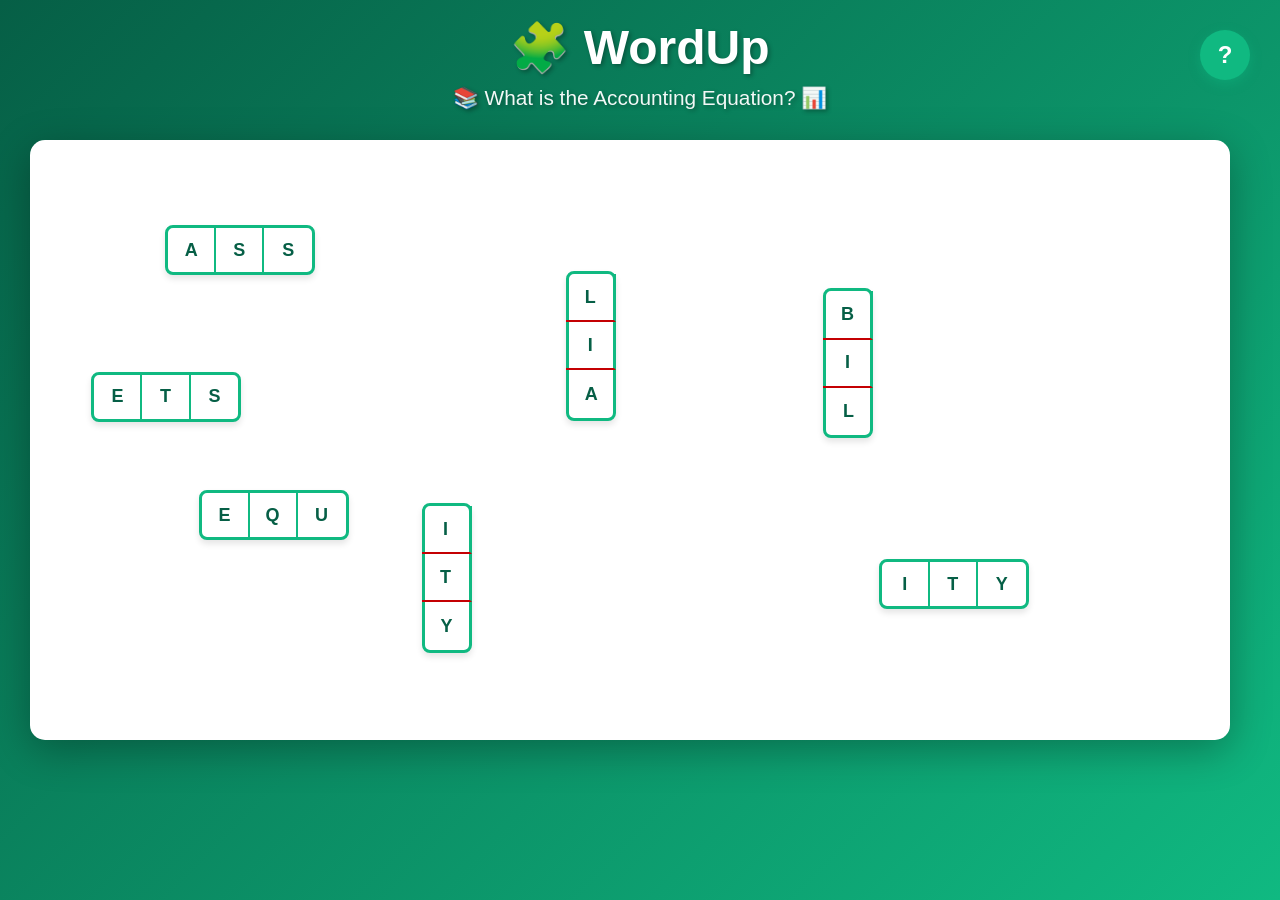
==== accounting-equation/index.html @ c683c3ba "AccountsGamesSnapping Improved Snapping fixed" ====
<!DOCTYPE html>
<html lang="en">
<head>
    <script async src="https://www.googletagmanager.com/gtag/js?id=G-D6CE3JE34J"></script>
    <script>
        window.dataLayer = window.dataLayer || [];
        function gtag(){dataLayer.push(arguments);}
        gtag('js', new Date());
        gtag('config', 'G-D6CE3JE34J');
        gtag('event', 'puzzle_started', {'puzzle_name': 'Accounting Equation', 'category': 'Financial Accounting', 'difficulty': 'Beginner'});
    </script>
    <meta charset="UTF-8">
    <meta name="viewport" content="width=device-width, initial-scale=1.0">
    <title>Accounting Equation - WordUp</title>
    <link rel="stylesheet" href="style.css">
</head>
<body>
    <header>
        <h1>🧩 WordUp</h1>
        <p id="puzzle-description">Loading puzzle...</p>
    </header>
    <main>
        <div id="game-area"></div>
    </main>
    <div id="victory-modal" class="modal">
        <div class="modal-content">
            <button id="close-victory" class="close-btn">×</button>
            <h2>🎉 Congratulations!</h2>
            <p class="victory-message">You've completed the puzzle!</p>
            <div id="facts-container">
                <h3>Did you know?</h3>
                <ul id="facts-list"></ul>
            </div>
            <button id="new-puzzle-btn" class="btn-primary">Hope you enjoyed! Visit tomorrow for a new puzzle 🎮</button>
        </div>
    </div>
    <aside class="instructions" id="instructions-panel">
        <div>
            <button id="close-instructions" class="close-btn">×</button>
            <h3>How to Play</h3>
            <ol>
                <li>Drag word fragments to position them</li>
                <li>Connect fragments to form complete words</li>
                <li>Completed words turn green and lock</li>
                <li>Find all words to win!</li>
            </ol>
        </div>
    </aside>
    <button id="help-btn" class="help-btn" title="How to play">?</button>
    <audio id="success-sound" preload="auto">
        <source src="success.mp3" type="audio/mpeg">
    </audio>
    <script src="script.js"></script>
</body>
</html>
---- accounting-equation/style.css ----
/* ===================================
   WORDUP - ACCOUNTING THEME (GREEN)
   =================================== */

/* Reset & Base Styles */
* {
    margin: 0;
    padding: 0;
    box-sizing: border-box;
}

body {
    font-family: -apple-system, BlinkMacSystemFont, 'Segoe UI', Roboto, Oxygen, Ubuntu, Cantarell, sans-serif;
    background: linear-gradient(135deg, #065f46 0%, #10b981 100%);
    min-height: 100vh;
    padding: 20px;
    color: #333;
    margin: 0;
}

/* Mobile: Remove padding, fill viewport */
@media (max-width: 768px) {
    body {
        padding: 5px;
        min-height: 100vh;
        display: flex;
        flex-direction: column;
    }
}

/* Header Styles */
header {
    text-align: center;
    color: white;
    margin-bottom: 30px;
    text-shadow: 2px 2px 4px rgba(0, 0, 0, 0.3);
}

header h1 {
    font-size: 3em;
    margin-bottom: 10px;
    font-weight: 700;
}

#puzzle-description {
    font-size: 1.3em;
    opacity: 0.95;
    font-weight: 300;
}

/* Mobile: Compact header */
@media (max-width: 768px) {
    header {
        margin-bottom: 10px;
        padding: 8px;
    }
    
    header h1 {
        font-size: 1.6em;
        margin-bottom: 3px;
    }
    
    #puzzle-description {
        font-size: 0.8em;
        line-height: 1.2;
    }
}

@media (max-width: 480px) {
    header {
        margin-bottom: 8px;
        padding: 5px;
    }
    
    header h1 {
        font-size: 1.4em;
        margin-bottom: 2px;
    }
    
    #puzzle-description {
        font-size: 0.75em;
    }
}

/* Main Game Container */
main {
    max-width: 1400px;
    margin: 0 auto;
    display: flex;
    justify-content: center;
}

/* Mobile: Make main grow to fill space */
@media (max-width: 768px) {
    main {
        flex: 1;
        display: flex;
        align-items: stretch;
        padding: 0;
        margin: 0;
    }
}

/* Game Area - Single Play Space */
#game-area {
    position: relative;
    width: 100%;
    max-width: 1200px;
    height: 700px;
    background: white;
    border-radius: 15px;
    box-shadow: 0 10px 40px rgba(0, 0, 0, 0.3);
    overflow: hidden;
    margin-right: 80px;
}

/* Mobile Responsive Game Area */
@media (max-width: 1400px) {
    #game-area {
        margin-right: 20px;
        height: 600px;
    }
}

@media (max-width: 768px) {
    #game-area {
        width: 100%;
        height: 100%;
        min-height: calc(100vh - 120px);
        margin: 0;
        border-radius: 10px;
        flex: 1;
    }
}

@media (max-width: 480px) {
    #game-area {
        min-height: calc(100vh - 100px);
    }
}

/* Word Piece Styles - GREEN THEME */
.piece {
    position: absolute;
    background: white;
    border: 3px solid #10b981;
    border-radius: 8px;
    cursor: grab;
    user-select: none;
    display: flex;
    align-items: center;
    justify-content: center;
    font-weight: 700;
    font-size: 18px;
    color: #065f46;
    transition: all 0.2s ease, left 0.3s ease, top 0.3s ease;
    box-shadow: 0 4px 6px rgba(0, 0, 0, 0.1);
    z-index: 1;
    padding: 0;
    touch-action: none;
}

/* Mobile: Smaller cells and fonts */
@media (max-width: 768px) {
    .piece {
        font-size: 13px;
        border-width: 2px;
        border-radius: 6px;
    }
    
    .piece > div {
        border-right-width: 1.5px;
    }
}

@media (max-width: 480px) {
    .piece {
        font-size: 11px;
        border-width: 1.5px;
        border-radius: 5px;
    }
    
    .piece > div {
        border-right-width: 1.5px;
    }
}

/* Individual letter cells within pieces */
.piece > div {
    border-right: 2px solid #10b981;
}

.piece > div:last-child {
    border-right: none;
}

.piece:hover {
    transform: scale(1.05);
    box-shadow: 0 6px 12px rgba(0, 0, 0, 0.15);
    z-index: 2;
}

.piece:active,
.piece.dragging {
    cursor: grabbing;
    transform: scale(1.08);
    z-index: 100;
    box-shadow: 0 8px 16px rgba(0, 0, 0, 0.2);
}

/* Completed word styles - GREEN */
.piece.completed {
    background: #d1fae5;
    border-color: #059669;
    color: #065f46;
    pointer-events: none;
}

.piece.completed > div {
    border-right-color: #059669;
}

.piece.locked {
    cursor: default;
}

/* Help Button - GREEN THEME */
.help-btn {
    position: fixed;
    top: 30px;
    right: 30px;
    width: 50px;
    height: 50px;
    border-radius: 50%;
    background: #10b981;
    color: white;
    border: none;
    font-size: 24px;
    font-weight: 700;
    cursor: pointer;
    box-shadow: 0 4px 12px rgba(16, 185, 129, 0.4);
    z-index: 1000;
    display: flex;
    align-items: center;
    justify-content: center;
    transition: all 0.3s ease;
}

.help-btn:hover {
    transform: scale(1.1);
    background: #059669;
    box-shadow: 0 6px 16px rgba(16, 185, 129, 0.5);
}

.help-btn:active {
    transform: scale(0.95);
}

@media (max-width: 768px) {
    .help-btn {
        top: 20px;
        right: 20px;
        width: 45px;
        height: 45px;
        font-size: 20px;
    }
}

/* Instructions Panel */
.instructions {
    position: fixed;
    top: 0;
    left: 0;
    right: 0;
    bottom: 0;
    background: rgba(0, 0, 0, 0.8);
    display: none;
    align-items: center;
    justify-content: center;
    z-index: 2000;
    padding: 20px;
}

.instructions.show {
    display: flex;
}

.instructions > div {
    background: white;
    border-radius: 20px;
    padding: 40px;
    max-width: 500px;
    width: 100%;
    position: relative;
    box-shadow: 0 20px 60px rgba(0, 0, 0, 0.3);
}

.instructions h3 {
    color: #065f46;
    font-size: 2em;
    margin-bottom: 20px;
    text-align: center;
}

.instructions ol {
    margin-left: 20px;
    color: #333;
    padding-left: 20px;
}

.instructions li {
    margin: 15px 0;
    font-size: 1.1em;
    line-height: 1.6;
    color: #333;
}

@media (max-width: 768px) {
    .instructions > div {
        padding: 30px 20px;
        max-width: 90%;
    }
    
    .instructions h3 {
        font-size: 1.6em;
        margin-bottom: 15px;
    }
    
    .instructions li {
        font-size: 1em;
        margin: 12px 0;
    }
}

@media (max-width: 480px) {
    .instructions > div {
        padding: 25px 15px;
    }
    
    .instructions h3 {
        font-size: 1.4em;
    }
    
    .instructions li {
        font-size: 0.95em;
        margin: 10px 0;
    }
}

/* Victory Modal - GREEN THEME */
.modal {
    position: fixed;
    top: 0;
    left: 0;
    right: 0;
    bottom: 0;
    background: rgba(0, 0, 0, 0.8);
    display: none;
    align-items: center;
    justify-content: center;
    z-index: 3000;
    padding: 20px;
}

.modal.show {
    display: flex;
}

.modal-content {
    background: white;
    border-radius: 20px;
    padding: 40px;
    max-width: 600px;
    width: 100%;
    max-height: 90vh;
    overflow-y: auto;
    position: relative;
    box-shadow: 0 20px 60px rgba(0, 0, 0, 0.3);
}

.modal-content h2 {
    color: #065f46;
    font-size: 2.5em;
    margin-bottom: 20px;
    text-align: center;
}

.victory-message {
    text-align: center;
    font-size: 1.3em;
    color: #666;
    margin-bottom: 30px;
}

#facts-container {
    margin: 30px 0;
}

#facts-container h3 {
    color: #065f46;
    font-size: 1.8em;
    margin-bottom: 20px;
    text-align: center;
}

#facts-list {
    list-style: none;
    padding: 0;
}

#facts-list li {
    background: #f0fdf4;
    padding: 20px;
    margin: 15px 0;
    border-radius: 10px;
    border-left: 4px solid #10b981;
    line-height: 1.6;
}

#facts-list strong {
    color: #065f46;
    font-size: 1.1em;
}

.btn-primary {
    background: #10b981;
    color: white;
    border: none;
    padding: 15px 40px;
    font-size: 1.2em;
    font-weight: 600;
    border-radius: 50px;
    cursor: pointer;
    display: block;
    width: 100%;
    margin-top: 20px;
    transition: all 0.3s ease;
    box-shadow: 0 4px 12px rgba(16, 185, 129, 0.3);
}

.btn-primary:hover {
    background: #059669;
    transform: translateY(-2px);
    box-shadow: 0 6px 16px rgba(16, 185, 129, 0.4);
}

.btn-primary:active {
    transform: translateY(0);
}

.close-btn {
    position: absolute;
    top: 15px;
    right: 15px;
    background: none;
    border: none;
    font-size: 2em;
    color: #999;
    cursor: pointer;
    width: 40px;
    height: 40px;
    border-radius: 50%;
    display: flex;
    align-items: center;
    justify-content: center;
    transition: all 0.2s ease;
}

.close-btn:hover {
    background: #f3f4f6;
    color: #065f46;
}

/* Mobile optimizations for modal */
@media (max-width: 768px) {
    .modal-content {
        padding: 25px 20px;
        max-height: 90vh;
    }
    
    .modal-content h2 {
        font-size: 1.8em;
    }
    
    #facts-container h3 {
        font-size: 1.4em;
    }
    
    #facts-list li {
        padding: 15px;
        font-size: 0.9em;
    }
}

@media (max-width: 480px) {
    .modal-content {
        padding: 20px 15px;
    }
    
    .modal-content h2 {
        font-size: 1.5em;
    }
    
    .btn-primary {
        font-size: 1em;
        padding: 12px 30px;
    }
}
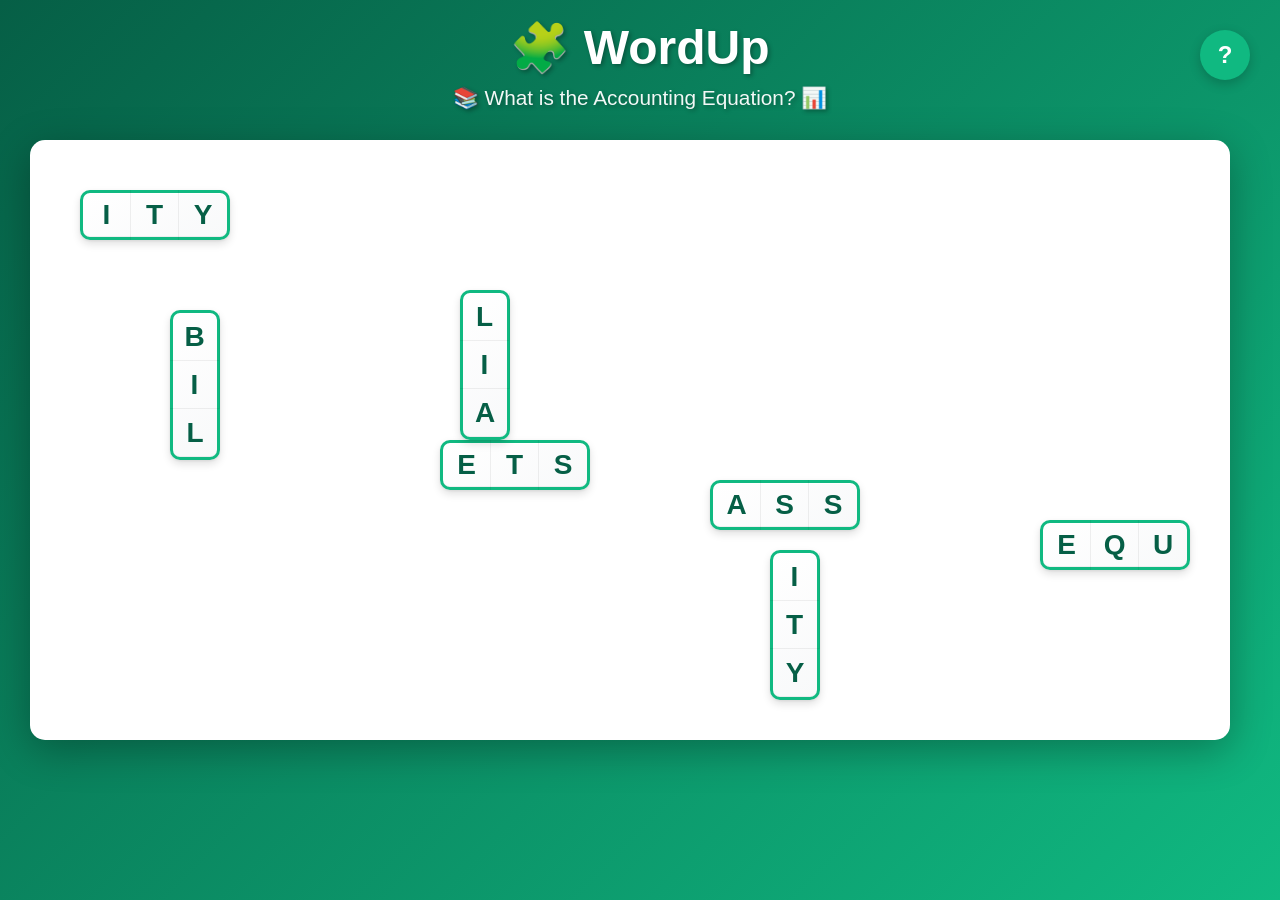
==== commit ba01b99b: "Merge pull request #1 from hypzz/main General fixes and beautification" ====
--- a/accounting-equation/index.html
+++ b/accounting-equation/index.html
@@ -1,18 +1,20 @@
 <!DOCTYPE html>
 <html lang="en">
 <head>
+    <!-- Google Analytics -->
     <script async src="https://www.googletagmanager.com/gtag/js?id=G-D6CE3JE34J"></script>
     <script>
         window.dataLayer = window.dataLayer || [];
         function gtag(){dataLayer.push(arguments);}
         gtag('js', new Date());
         gtag('config', 'G-D6CE3JE34J');
-        gtag('event', 'puzzle_started', {'puzzle_name': 'Accounting Equation', 'category': 'Financial Accounting', 'difficulty': 'Beginner'});
     </script>
     <meta charset="UTF-8">
     <meta name="viewport" content="width=device-width, initial-scale=1.0">
     <title>Accounting Equation - WordUp</title>
-    <link rel="stylesheet" href="style.css">
+
+    <!-- Shared CSS with theme variables -->
+    <link rel="stylesheet" href="../shared/styles.css">
 </head>
 <body>
     <header>
@@ -48,8 +50,10 @@
     </aside>
     <button id="help-btn" class="help-btn" title="How to play">?</button>
     <audio id="success-sound" preload="auto">
-        <source src="success.mp3" type="audio/mpeg">
+        <source src="../shared/sounds/success.mp3" type="audio/mpeg">
     </audio>
-    <script src="script.js"></script>
+
+    <!-- Shared game engine -->
+    <script src="../shared/core.js"></script>
 </body>
 </html>
--- a/shared/styles.css
+++ b/shared/styles.css
@@ -0,0 +1,741 @@
+/* ===================================
+   WORDUP - SHARED STYLES
+   Version: 2.0 (Refactored with CSS Variables)
+   Safari 11.1+ Compatible
+   =================================== */
+
+/* CSS Custom Properties (Supported since Safari 9.1) */
+/* These will be overridden by puzzle-specific theme injection */
+:root {
+    --primary-color: #3b82f6;
+    --primary-dark: #1e3a8a;
+    --primary-hover: #2563eb;
+    --gradient-start: #1e3a8a;
+    --gradient-end: #3b82f6;
+    --piece-bg: white;
+    --completed-bg: #dbeafe;
+    --completed-border: #2563eb;
+    --text-dark: #1e40af;
+    --cell-divider: rgba(0, 0, 0, 0.06);
+    --cell-divider-completed: rgba(0, 0, 0, 0.1);
+}
+
+/* Reset & Base Styles */
+* {
+    margin: 0;
+    padding: 0;
+    box-sizing: border-box;
+}
+
+body {
+    font-family: -apple-system, BlinkMacSystemFont, 'Segoe UI', Roboto, Oxygen, Ubuntu, Cantarell, sans-serif;
+    background: linear-gradient(135deg, var(--gradient-start) 0%, var(--gradient-end) 100%);
+    min-height: 100vh;
+    padding: 20px;
+    color: #333;
+    margin: 0;
+}
+
+/* Mobile: Remove padding, fill viewport */
+@media (max-width: 768px) {
+    body {
+        padding: 5px;
+        min-height: 100vh;
+        display: flex;
+        flex-direction: column;
+    }
+}
+
+/* Header Styles */
+header {
+    text-align: center;
+    color: white;
+    margin-bottom: 30px;
+    text-shadow: 2px 2px 4px rgba(0, 0, 0, 0.3);
+}
+
+header h1 {
+    font-size: 3em;
+    margin-bottom: 10px;
+    font-weight: 700;
+}
+
+#puzzle-description {
+    font-size: 1.3em;
+    opacity: 0.95;
+    font-weight: 300;
+}
+
+/* Mobile: Compact header */
+@media (max-width: 768px) {
+    header {
+        margin-bottom: 10px;
+        padding: 8px;
+    }
+
+    header h1 {
+        font-size: 1.9em;
+        margin-bottom: 3px;
+    }
+
+    #puzzle-description {
+        font-size: 0.95em;
+        line-height: 1.2;
+    }
+}
+
+@media (max-width: 480px) {
+    header {
+        margin-bottom: 8px;
+        padding: 5px;
+    }
+
+    header h1 {
+        font-size: 1.7em;
+        margin-bottom: 2px;
+    }
+
+    #puzzle-description {
+        font-size: 0.9em;
+    }
+
+    body {
+        padding: 3px;
+    }
+
+    #game-area {
+        min-height: calc(100vh - 100px);
+    }
+}
+
+/* Main Game Container */
+main {
+    max-width: 1400px;
+    margin: 0 auto;
+    display: flex;
+    justify-content: center;
+}
+
+/* Mobile: Make main grow to fill space */
+@media (max-width: 768px) {
+    main {
+        flex: 1;
+        display: flex;
+        align-items: stretch;
+        padding: 0;
+        margin: 0;
+    }
+}
+
+/* Game Area - Single Play Space */
+#game-area {
+    position: relative;
+    width: 100%;
+    max-width: 1200px;
+    height: 700px;
+    background: white;
+    border-radius: 15px;
+    box-shadow: 0 10px 40px rgba(0, 0, 0, 0.3);
+    overflow: hidden;
+    margin-right: 80px;
+}
+
+/* Mobile Responsive Game Area */
+@media (max-width: 1400px) {
+    #game-area {
+        margin-right: 20px;
+        height: 600px;
+    }
+}
+
+@media (max-width: 768px) {
+    #game-area {
+        width: 100%;
+        height: 100%;
+        min-height: calc(100vh - 120px);
+        margin: 0;
+        border-radius: 10px;
+        flex: 1;
+    }
+}
+
+@media (max-width: 480px) {
+    #game-area {
+        min-height: calc(100vh - 100px);
+    }
+}
+
+/* Word Piece Styles - Using CSS Variables */
+.piece {
+    position: absolute;
+    background: linear-gradient(145deg, #ffffff 0%, #f8f9fa 100%);
+    border: 3px solid var(--primary-color);
+    border-radius: 10px;
+    cursor: grab;
+    user-select: none;
+    display: flex;
+    align-items: center;
+    justify-content: center;
+    font-weight: 700;
+    font-size: 28px;
+    color: var(--text-dark);
+    transition: all 0.3s cubic-bezier(0.34, 1.56, 0.64, 1), left 0.3s ease, top 0.3s ease;
+    box-shadow:
+        0 1px 3px rgba(0, 0, 0, 0.08),
+        0 4px 8px rgba(0, 0, 0, 0.12),
+        inset 0 1px 0 rgba(255, 255, 255, 0.9),
+        inset 0 -1px 0 rgba(0, 0, 0, 0.05);
+    z-index: 1;
+    padding: 0;
+    touch-action: none;
+    animation: idle-float 3s ease-in-out infinite;
+    will-change: transform;
+}
+
+/* Mobile: Smaller cells and fonts */
+@media (max-width: 768px) {
+    .piece {
+        font-size: 24px;
+        border-width: 2px;
+        border-radius: 6px;
+    }
+
+    .piece > div {
+        border-right-width: 1.5px;
+    }
+}
+
+@media (max-width: 480px) {
+    .piece {
+        font-size: 22px;
+        border-width: 1.5px;
+        border-radius: 5px;
+    }
+
+    .piece > div {
+        border-right-width: 1.5px;
+    }
+}
+
+/* Individual letter cells within pieces */
+.piece > div {
+    border-right: 1px solid var(--cell-divider);
+    border-bottom: 1px solid var(--cell-divider);
+}
+
+.piece > div:last-child {
+    border-right: none;
+    border-bottom: none;
+}
+
+/* Remove bottom border for horizontal pieces */
+.piece:not([style*="flex-direction: column"]) > div {
+    border-bottom: none;
+}
+
+.piece:hover {
+    transform: scale(1.08) translateY(-2px);
+    box-shadow:
+        0 2px 6px rgba(0, 0, 0, 0.1),
+        0 8px 20px rgba(0, 0, 0, 0.18),
+        0 0 20px rgba(var(--primary-rgb, 59, 130, 246), 0.3),
+        inset 0 1px 0 rgba(255, 255, 255, 0.9),
+        inset 0 -1px 0 rgba(0, 0, 0, 0.05);
+    z-index: 2;
+    animation: none;
+}
+
+.piece:active,
+.piece.dragging {
+    cursor: grabbing;
+    transform: scale(1.12) rotate(2deg);
+    z-index: 100;
+    box-shadow:
+        0 4px 10px rgba(0, 0, 0, 0.15),
+        0 12px 30px rgba(0, 0, 0, 0.25),
+        0 0 30px rgba(var(--primary-rgb, 59, 130, 246), 0.4),
+        inset 0 1px 0 rgba(255, 255, 255, 0.95);
+    animation: wobble 0.3s ease-in-out;
+}
+
+/* Completed word styles */
+.piece.completed {
+    background: linear-gradient(145deg, var(--completed-bg) 0%, #bfdbfe 100%);
+    border-color: var(--completed-border);
+    color: var(--text-dark);
+    pointer-events: none;
+    animation: word-complete-pulse 0.6s cubic-bezier(0.34, 1.56, 0.64, 1),
+               completed-glow 2s ease-in-out infinite;
+    box-shadow:
+        0 2px 8px rgba(37, 99, 235, 0.3),
+        0 0 20px rgba(37, 99, 235, 0.2),
+        inset 0 1px 0 rgba(255, 255, 255, 0.9);
+}
+
+.piece.completed > div {
+    border-right-color: var(--cell-divider-completed);
+    border-bottom-color: var(--cell-divider-completed);
+}
+
+.piece.locked {
+    cursor: default;
+}
+
+/* Help Button */
+.help-btn {
+    position: fixed;
+    top: 30px;
+    right: 30px;
+    width: 50px;
+    height: 50px;
+    border-radius: 50%;
+    background: var(--primary-color);
+    color: white;
+    border: none;
+    font-size: 24px;
+    font-weight: 700;
+    cursor: pointer;
+    box-shadow: 0 4px 12px rgba(0, 0, 0, 0.2);
+    z-index: 1000;
+    display: flex;
+    align-items: center;
+    justify-content: center;
+    transition: all 0.3s ease;
+}
+
+.help-btn:hover {
+    transform: scale(1.1);
+    background: var(--primary-hover);
+    box-shadow: 0 6px 16px rgba(0, 0, 0, 0.3);
+}
+
+.help-btn:active {
+    transform: scale(0.95);
+}
+
+@media (max-width: 768px) {
+    .help-btn {
+        top: 20px;
+        right: 20px;
+        width: 45px;
+        height: 45px;
+        font-size: 20px;
+    }
+}
+
+/* Instructions Panel */
+.instructions {
+    position: fixed;
+    top: 0;
+    left: 0;
+    right: 0;
+    bottom: 0;
+    background: rgba(0, 0, 0, 0.8);
+    display: none;
+    align-items: center;
+    justify-content: center;
+    z-index: 2000;
+    padding: 20px;
+}
+
+.instructions.show {
+    display: flex;
+}
+
+.instructions > div {
+    background: white;
+    border-radius: 20px;
+    padding: 40px;
+    max-width: 500px;
+    width: 100%;
+    position: relative;
+    box-shadow: 0 20px 60px rgba(0, 0, 0, 0.3);
+}
+
+.instructions h3 {
+    color: var(--text-dark);
+    font-size: 2em;
+    margin-bottom: 20px;
+    text-align: center;
+}
+
+.instructions ol {
+    margin-left: 20px;
+    color: #333;
+    padding-left: 20px;
+}
+
+.instructions li {
+    margin: 15px 0;
+    font-size: 1.1em;
+    line-height: 1.6;
+    color: #333;
+}
+
+@media (max-width: 768px) {
+    .instructions > div {
+        padding: 30px 20px;
+        max-width: 90%;
+    }
+
+    .instructions h3 {
+        font-size: 1.6em;
+        margin-bottom: 15px;
+    }
+
+    .instructions li {
+        font-size: 1em;
+        margin: 12px 0;
+    }
+}
+
+@media (max-width: 480px) {
+    .instructions > div {
+        padding: 25px 15px;
+    }
+
+    .instructions h3 {
+        font-size: 1.4em;
+    }
+
+    .instructions li {
+        font-size: 0.95em;
+        margin: 10px 0;
+    }
+}
+
+/* Victory Modal */
+.modal {
+    position: fixed;
+    top: 0;
+    left: 0;
+    right: 0;
+    bottom: 0;
+    background: rgba(0, 0, 0, 0.8);
+    display: none;
+    align-items: center;
+    justify-content: center;
+    z-index: 3000;
+    padding: 20px;
+}
+
+.modal.show {
+    display: flex;
+}
+
+.modal-content {
+    background: white;
+    border-radius: 20px;
+    padding: 40px;
+    max-width: 600px;
+    width: 100%;
+    max-height: 90vh;
+    overflow-y: auto;
+    position: relative;
+    box-shadow: 0 20px 60px rgba(0, 0, 0, 0.3);
+}
+
+.modal-content h2 {
+    color: var(--text-dark);
+    font-size: 2.5em;
+    margin-bottom: 20px;
+    text-align: center;
+}
+
+.victory-message {
+    text-align: center;
+    font-size: 1.3em;
+    color: #666;
+    margin-bottom: 30px;
+}
+
+#facts-container {
+    margin: 30px 0;
+}
+
+#facts-container h3 {
+    color: var(--text-dark);
+    font-size: 1.8em;
+    margin-bottom: 20px;
+    text-align: center;
+}
+
+#facts-list {
+    list-style: none;
+    padding: 0;
+}
+
+#facts-list li {
+    background: var(--completed-bg);
+    padding: 20px;
+    margin: 15px 0;
+    border-radius: 10px;
+    border-left: 4px solid var(--primary-color);
+    line-height: 1.6;
+}
+
+#facts-list strong {
+    color: var(--text-dark);
+    font-size: 1.1em;
+}
+
+.btn-primary {
+    background: var(--primary-color);
+    color: white;
+    border: none;
+    padding: 15px 40px;
+    font-size: 1.2em;
+    font-weight: 600;
+    border-radius: 50px;
+    cursor: pointer;
+    display: block;
+    width: 100%;
+    margin-top: 20px;
+    transition: all 0.3s ease;
+    box-shadow: 0 4px 12px rgba(0, 0, 0, 0.2);
+}
+
+.btn-primary:hover {
+    background: var(--primary-hover);
+    transform: translateY(-2px);
+    box-shadow: 0 6px 16px rgba(0, 0, 0, 0.3);
+}
+
+.btn-primary:active {
+    transform: translateY(0);
+}
+
+.close-btn {
+    position: absolute;
+    top: 15px;
+    right: 15px;
+    background: none;
+    border: none;
+    font-size: 2em;
+    color: #999;
+    cursor: pointer;
+    width: 40px;
+    height: 40px;
+    border-radius: 50%;
+    display: flex;
+    align-items: center;
+    justify-content: center;
+    transition: all 0.2s ease;
+}
+
+.close-btn:hover {
+    background: #f3f4f6;
+    color: var(--text-dark);
+}
+
+/* Mobile optimizations for modal */
+@media (max-width: 768px) {
+    .modal-content {
+        padding: 25px 20px;
+        max-height: 90vh;
+    }
+
+    .modal-content h2 {
+        font-size: 1.8em;
+    }
+
+    #facts-container h3 {
+        font-size: 1.4em;
+    }
+
+    #facts-list li {
+        padding: 15px;
+        font-size: 0.9em;
+    }
+}
+
+@media (max-width: 480px) {
+    .modal-content {
+        padding: 20px 15px;
+    }
+
+    .modal-content h2 {
+        font-size: 1.5em;
+    }
+
+    .btn-primary {
+        font-size: 1em;
+        padding: 12px 30px;
+    }
+}
+
+/* Loading State */
+.loading {
+    display: flex;
+    align-items: center;
+    justify-content: center;
+    height: 100%;
+    font-size: 1.5em;
+    color: #666;
+}
+
+/* ===================================
+   ANIMATION KEYFRAMES
+   =================================== */
+
+/* Subtle floating animation for idle pieces */
+@keyframes idle-float {
+    0%, 100% {
+        transform: translateY(0px) rotate(0deg);
+    }
+    25% {
+        transform: translateY(-2px) rotate(0.3deg);
+    }
+    50% {
+        transform: translateY(0px) rotate(0deg);
+    }
+    75% {
+        transform: translateY(2px) rotate(-0.3deg);
+    }
+}
+
+/* Wobble effect when picking up pieces */
+@keyframes wobble {
+    0% { transform: scale(1.12) rotate(0deg); }
+    25% { transform: scale(1.12) rotate(3deg); }
+    50% { transform: scale(1.12) rotate(-2deg); }
+    75% { transform: scale(1.12) rotate(1deg); }
+    100% { transform: scale(1.12) rotate(0deg); }
+}
+
+/* Pulse animation for completed words */
+@keyframes word-complete-pulse {
+    0% {
+        transform: scale(1);
+    }
+    30% {
+        transform: scale(1.15);
+    }
+    50% {
+        transform: scale(0.98);
+    }
+    70% {
+        transform: scale(1.08);
+    }
+    100% {
+        transform: scale(1);
+    }
+}
+
+/* Subtle glow animation for completed words */
+@keyframes completed-glow {
+    0%, 100% {
+        filter: brightness(1);
+    }
+    50% {
+        filter: brightness(1.1);
+    }
+}
+
+/* Snap animation - magnetic pull effect */
+@keyframes snap-attract {
+    0% {
+        transform: scale(1);
+    }
+    50% {
+        transform: scale(1.05);
+    }
+    100% {
+        transform: scale(1);
+    }
+}
+
+/* Particle burst animation */
+@keyframes particle-burst {
+    0% {
+        transform: translate(0, 0) scale(1);
+        opacity: 1;
+    }
+    100% {
+        transform: translate(var(--tx), var(--ty)) scale(0);
+        opacity: 0;
+    }
+}
+
+/* Confetti fall animation */
+@keyframes confetti-fall {
+    0% {
+        transform: translateY(0) rotate(0deg);
+        opacity: 1;
+    }
+    100% {
+        transform: translateY(300px) rotate(360deg);
+        opacity: 0;
+    }
+}
+
+/* Ripple effect */
+@keyframes ripple {
+    0% {
+        transform: scale(0.5);
+        opacity: 0.8;
+    }
+    100% {
+        transform: scale(2.5);
+        opacity: 0;
+    }
+}
+
+/* Stagger the idle animation for different pieces */
+.piece:nth-child(2n) {
+    animation-delay: -0.5s;
+}
+
+.piece:nth-child(3n) {
+    animation-delay: -1s;
+}
+
+.piece:nth-child(4n) {
+    animation-delay: -1.5s;
+}
+
+.piece:nth-child(5n) {
+    animation-delay: -2s;
+}
+
+/* Disable idle animation for completed and dragging pieces */
+.piece.completed,
+.piece.dragging,
+.piece.locked {
+    animation: none;
+}
+
+/* Snapping animation */
+.piece.snapping {
+    animation: snap-attract 0.3s ease-out;
+}
+
+/* Particle effects container */
+.particle-container {
+    position: absolute;
+    pointer-events: none;
+    z-index: 9999;
+}
+
+.particle {
+    position: absolute;
+    width: 8px;
+    height: 8px;
+    border-radius: 50%;
+    animation: particle-burst 0.8s ease-out forwards;
+}
+
+.confetti {
+    position: absolute;
+    width: 10px;
+    height: 10px;
+    animation: confetti-fall 2s ease-out forwards;
+}
+
+.ripple-effect {
+    position: absolute;
+    border: 3px solid var(--primary-color);
+    border-radius: 50%;
+    animation: ripple 0.8s ease-out forwards;
+    pointer-events: none;
+}
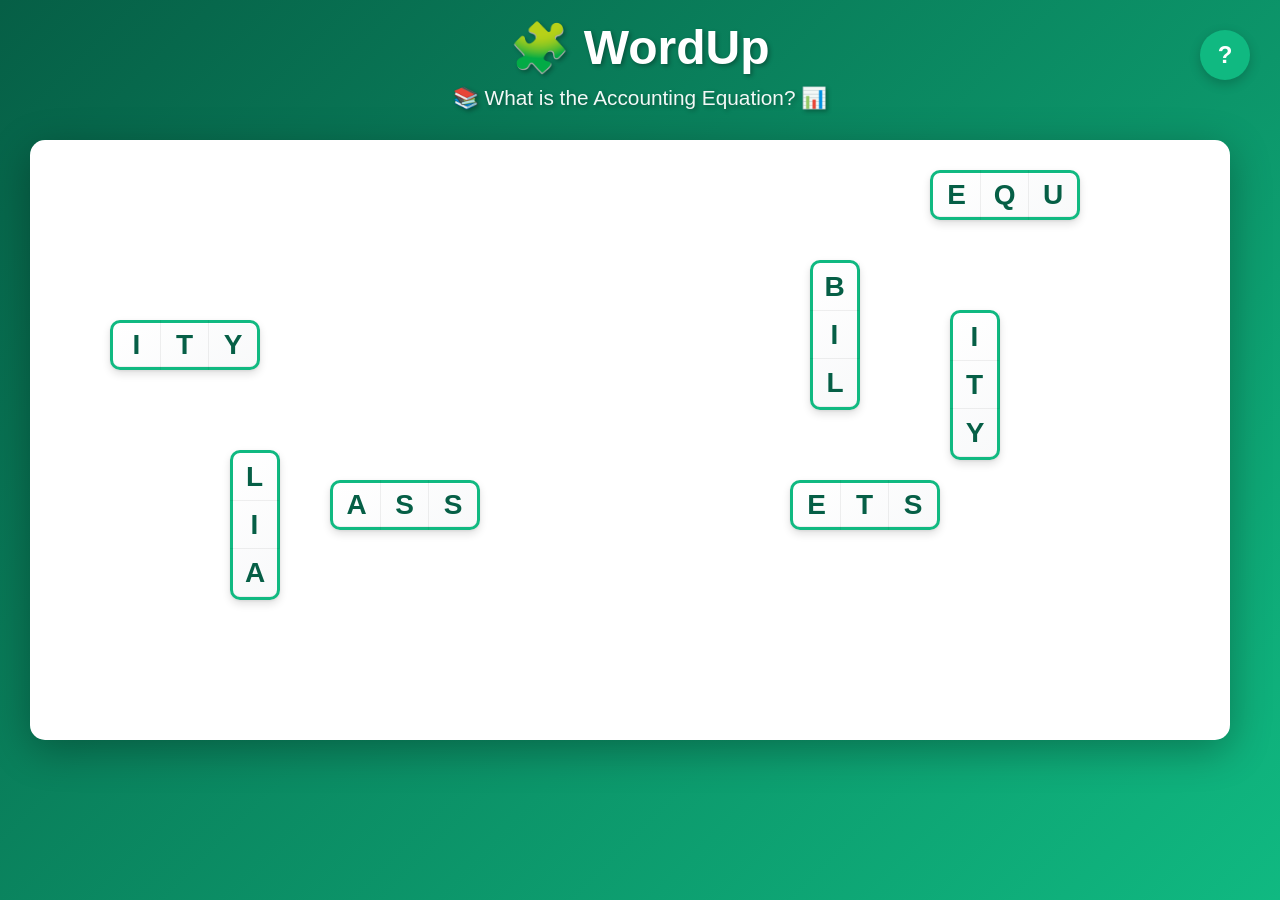
==== commit e3be0e7b: "9 changed files Batch update: Added dual CTA victory modals" ====
--- a/accounting-equation/index.html
+++ b/accounting-equation/index.html
@@ -1,29 +1,38 @@
 <!DOCTYPE html>
 <html lang="en">
 <head>
-    <!-- Google Analytics -->
     <script async src="https://www.googletagmanager.com/gtag/js?id=G-D6CE3JE34J"></script>
     <script>
         window.dataLayer = window.dataLayer || [];
         function gtag(){dataLayer.push(arguments);}
         gtag('js', new Date());
         gtag('config', 'G-D6CE3JE34J');
+        gtag('event', 'puzzle_started', {'puzzle_name': 'Accounting Equation', 'category': 'Financial Accounting'});
     </script>
     <meta charset="UTF-8">
     <meta name="viewport" content="width=device-width, initial-scale=1.0">
-    <title>Accounting Equation - WordUp</title>
-
-    <!-- Shared CSS with theme variables -->
+    <title>Accounting Equation - WordUp Accounting</title>
     <link rel="stylesheet" href="../shared/styles.css">
+    <style>
+        .button-group { display: flex; gap: 15px; margin-top: 20px; }
+        .button-group .btn-primary { flex: 1; }
+        .btn-secondary-cta {
+            flex: 1; background: linear-gradient(135deg, #8b5cf6 0%, #ec4899 100%);
+            color: white; border: none; padding: 15px 40px; font-size: 1.2em;
+            font-weight: 600; border-radius: 50px; cursor: pointer;
+            transition: all 0.3s ease; box-shadow: 0 4px 12px rgba(139, 92, 246, 0.3);
+            text-decoration: none; display: block; text-align: center;
+        }
+        .btn-secondary-cta:hover { transform: translateY(-2px); box-shadow: 0 6px 16px rgba(139, 92, 246, 0.4); }
+        @media (max-width: 768px) { .button-group { flex-direction: column; } }
+    </style>
 </head>
 <body>
     <header>
         <h1>🧩 WordUp</h1>
         <p id="puzzle-description">Loading puzzle...</p>
     </header>
-    <main>
-        <div id="game-area"></div>
-    </main>
+    <main><div id="game-area"></div></main>
     <div id="victory-modal" class="modal">
         <div class="modal-content">
             <button id="close-victory" class="close-btn">×</button>
@@ -33,7 +42,10 @@
                 <h3>Did you know?</h3>
                 <ul id="facts-list"></ul>
             </div>
-            <button id="new-puzzle-btn" class="btn-primary">Hope you enjoyed! Visit tomorrow for a new puzzle 🎮</button>
+            <div class="button-group">
+                <button id="new-puzzle-btn" class="btn-primary">🌅 Come Back Tomorrow</button>
+                <a href="../archive-accounting.html" class="btn-secondary-cta">🎮 Play More Puzzles</a>
+            </div>
         </div>
     </div>
     <aside class="instructions" id="instructions-panel">
@@ -52,8 +64,11 @@
     <audio id="success-sound" preload="auto">
         <source src="../shared/sounds/success.mp3" type="audio/mpeg">
     </audio>
-
-    <!-- Shared game engine -->
     <script src="../shared/core.js"></script>
+    <script>
+        document.getElementById('new-puzzle-btn').addEventListener('click', function() {
+            document.getElementById('victory-modal').classList.remove('show');
+        });
+    </script>
 </body>
 </html>
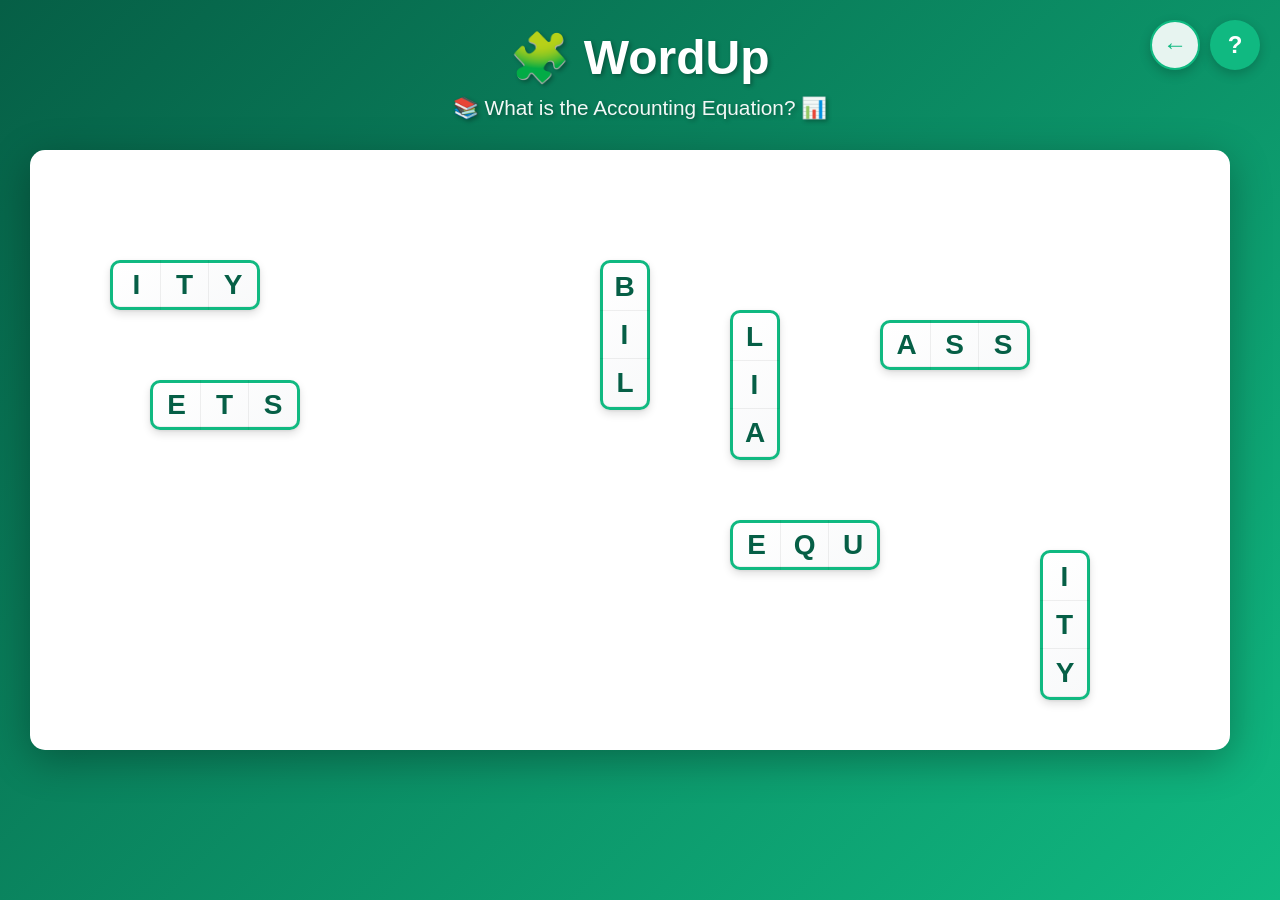
==== commit 5d9ed127: "Update docs to make testing optional; apply upstream merge changes - Updated README.md and CLAUDE.md" ====
--- a/accounting-equation/index.html
+++ b/accounting-equation/index.html
@@ -33,6 +33,7 @@
         <p id="puzzle-description">Loading puzzle...</p>
     </header>
     <main><div id="game-area"></div></main>
+    
     <div id="victory-modal" class="modal">
         <div class="modal-content">
             <button id="close-victory" class="close-btn">×</button>
@@ -43,8 +44,8 @@
                 <ul id="facts-list"></ul>
             </div>
             <div class="button-group">
-                <button id="new-puzzle-btn" class="btn-primary">🌅 Come Back Tomorrow</button>
-                <a href="../archive-accounting.html" class="btn-secondary-cta">🎮 Play More Puzzles</a>
+                <button id="come-back-btn" class="btn-primary">Come back tomorrow</button>
+                <a id="play-more-btn" class="btn-secondary-cta" href="../archive-accounting.html">🎮 Play more</a>
             </div>
         </div>
     </div>
@@ -65,10 +66,5 @@
         <source src="../shared/sounds/success.mp3" type="audio/mpeg">
     </audio>
     <script src="../shared/core.js"></script>
-    <script>
-        document.getElementById('new-puzzle-btn').addEventListener('click', function() {
-            document.getElementById('victory-modal').classList.remove('show');
-        });
-    </script>
-</body>
+    </body>
 </html>
--- a/shared/styles.css
+++ b/shared/styles.css
@@ -1,6 +1,7 @@
+
 /* ===================================
    WORDUP - SHARED STYLES
-   Version: 2.0 (Refactored with CSS Variables)
+   Version: 2.1 (Bug Fixes: Help Button + Back Navigation)
    Safari 11.1+ Compatible
    =================================== */
 
@@ -27,6 +28,29 @@
     box-sizing: border-box;
 }
 
+html, body {
+    position: fixed;
+    overflow: hidden;
+    width: 100%;
+    height: 100vh;
+}
+
+* {
+    -webkit-tap-highlight-color: transparent;
+    -webkit-touch-callout: none;
+    -webkit-user-select: none;
+    -moz-user-select: none;
+    -ms-user-select: none;
+    user-select: none;
+}
+
+.modal-content {
+    -webkit-user-select: text;
+    -moz-user-select: text;
+    -ms-user-select: text;
+    user-select: text;
+}
+
 body {
     font-family: -apple-system, BlinkMacSystemFont, 'Segoe UI', Roboto, Oxygen, Ubuntu, Cantarell, sans-serif;
     background: linear-gradient(135deg, var(--gradient-start) 0%, var(--gradient-end) 100%);
@@ -52,6 +76,8 @@
     color: white;
     margin-bottom: 30px;
     text-shadow: 2px 2px 4px rgba(0, 0, 0, 0.3);
+    position: relative;
+    padding-top: 10px;
 }
 
 header h1 {
@@ -71,6 +97,7 @@
     header {
         margin-bottom: 10px;
         padding: 8px;
+        padding-top: 60px; /* Space for buttons at top */
     }
 
     header h1 {
@@ -88,6 +115,7 @@
     header {
         margin-bottom: 8px;
         padding: 5px;
+        padding-top: 60px; /* Space for buttons at top */
     }
 
     header h1 {
@@ -281,11 +309,51 @@
     cursor: default;
 }
 
-/* Help Button */
+/* ===================================
+   TOP NAVIGATION BUTTONS (NEW)
+   =================================== */
+
+/* Container for top buttons */
+.top-nav-buttons {
+    position: fixed;
+    top: 20px;
+    right: 20px;
+    display: flex;
+    gap: 10px;
+    z-index: 1000;
+}
+
+/* Back Button (NEW) */
+.back-btn {
+    width: 50px;
+    height: 50px;
+    border-radius: 50%;
+    background: rgba(255, 255, 255, 0.9);
+    color: var(--primary-color);
+    border: 2px solid var(--primary-color);
+    font-size: 24px;
+    font-weight: 700;
+    cursor: pointer;
+    box-shadow: 0 4px 12px rgba(0, 0, 0, 0.2);
+    display: flex;
+    align-items: center;
+    justify-content: center;
+    transition: all 0.3s ease;
+    text-decoration: none;
+}
+
+.back-btn:hover {
+    transform: scale(1.1);
+    background: white;
+    box-shadow: 0 6px 16px rgba(0, 0, 0, 0.3);
+}
+
+.back-btn:active {
+    transform: scale(0.95);
+}
+
+/* Help Button (UPDATED POSITIONING) */
 .help-btn {
-    position: fixed;
-    top: 30px;
-    right: 30px;
     width: 50px;
     height: 50px;
     border-radius: 50%;
@@ -296,7 +364,6 @@
     font-weight: 700;
     cursor: pointer;
     box-shadow: 0 4px 12px rgba(0, 0, 0, 0.2);
-    z-index: 1000;
     display: flex;
     align-items: center;
     justify-content: center;
@@ -313,13 +380,34 @@
     transform: scale(0.95);
 }
 
+/* Mobile: Adjust button sizes and ensure no overlap */
 @media (max-width: 768px) {
+    .top-nav-buttons {
+        top: 10px;
+        right: 10px;
+        gap: 8px;
+    }
+
+    .back-btn,
     .help-btn {
-        top: 20px;
-        right: 20px;
         width: 45px;
         height: 45px;
         font-size: 20px;
+    }
+}
+
+@media (max-width: 480px) {
+    .top-nav-buttons {
+        top: 8px;
+        right: 8px;
+        gap: 6px;
+    }
+
+    .back-btn,
+    .help-btn {
+        width: 42px;
+        height: 42px;
+        font-size: 18px;
     }
 }
 
